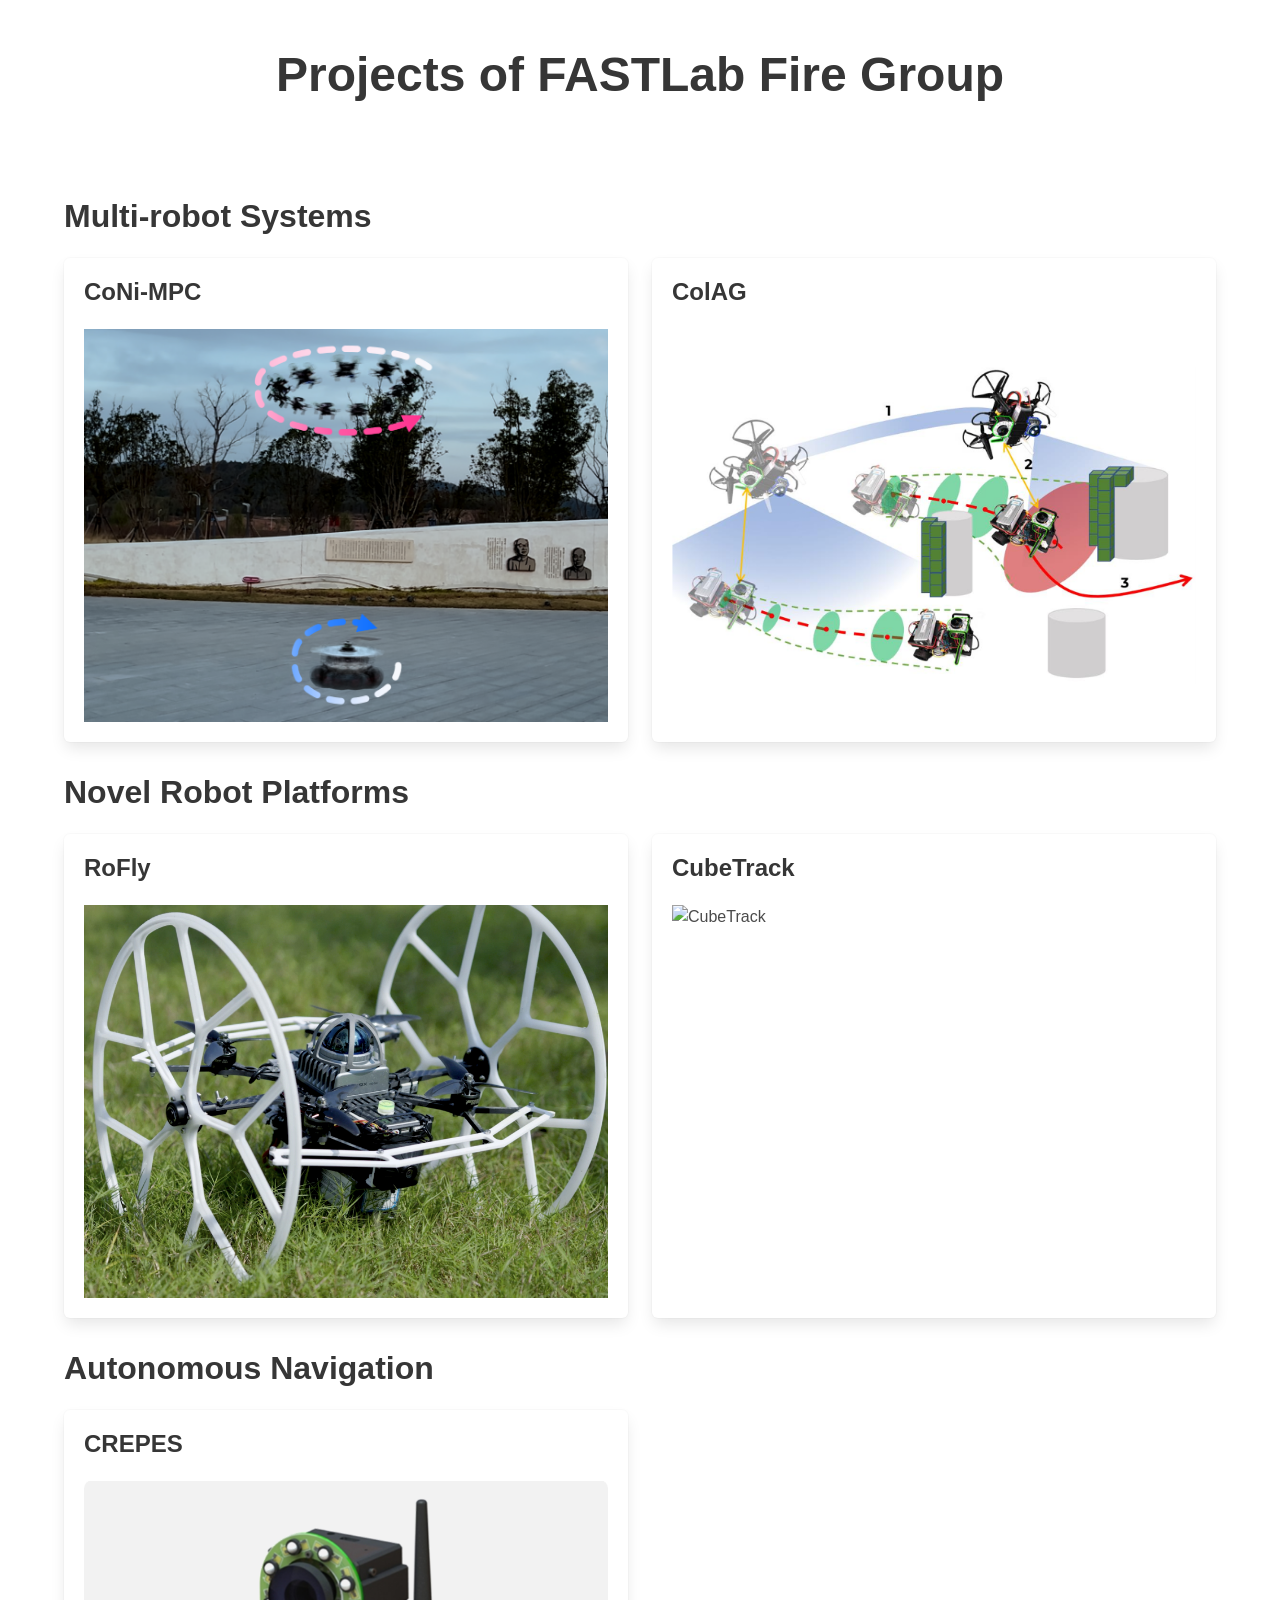
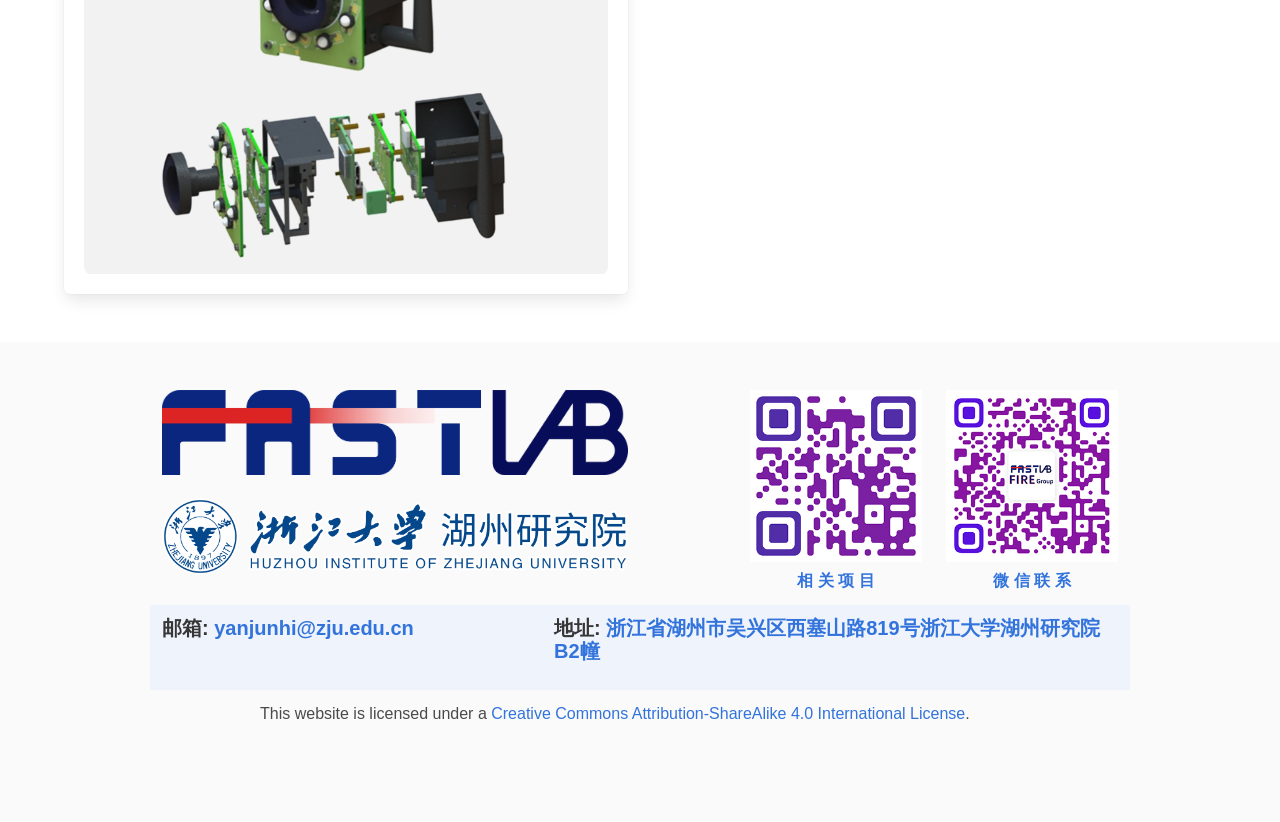
==== index.html @ 04857fd2 "first version update Signed-off-by: XinweiCC <381713245@qq.com>" ====
<!-- Template: https://github.com/nerfies/nerfies.github.io -->
<!-- Author: Xinwei Chen, contact: xinweichen@zju.edu.cn -->
<!-- Latest update time: 2024-07-23 10:19:06 -->
<!-- Way to find CSS using: view index.html in browser and press F12 -->

<!DOCTYPE html>
<html>
<!-- web head -->

<head>
  <meta charset="utf-8">
  <meta name="description" content="FastFire_Projects">
  <meta name="viewport" content="width=device-width, initial-scale=1">
  <title>FastFire_Projects</title>

  <!-- 安装Bulma框架 -->
  <link rel="stylesheet" href="./static/css/bulma.min.css">
  <!-- 自定义样式 -->
  <link rel="stylesheet" href="./static/css/index.css">
  <!-- Icon库 -->
  <link rel="stylesheet" href="https://cdn.jsdelivr.net/gh/jpswalsh/academicons@1/css/academicons.min.css">
  <script defer src="./static/js/fontawesome.all.min.js"></script>
</head>

<!--  web body  -->

<body>
  <section class="hero">
    <div class="hero-body">
      <div class="container is-max-desktop">
        <div class="columns is-centered">
          <div class="column has-text-centered">
            <h1 class="title is-1">Projects of FASTLab Fire Group</h1>
          </div>
        </div>
      </div>
    </div>
  </section>

  <main class="section">
    <div class="container">
      <!-- Multi-robot Systems -->
      <section class="category">
        <h2 class="title is-3">Multi-robot Systems</h2>
        <div class="columns is-multiline">
          <div class="column is-one-two">
            <a href="https://fast-fire.github.io/CoNi-MPC/">
              <div class="box">
                <h3 class="title is-4">CoNi-MPC</h3>
                <figure class="image is-4by3">
                  <img src="static/images/CoNi-MPC.png" alt="CoNi-MPC Image">
                </figure>
                <!-- <p>A novel solution for UAV control in cooperative multi-robot systems.</p> -->
              </div>
            </a>
          </div>
          <div class="column is-one-two">
            <a href="https://fast-fire.github.io/ColAG/">
              <div class="box">
                <h3 class="title is-4">ColAG</h3>
                <figure class="image is-4by3">
                  <img src="static/images/ColAG.png" alt="ColAG Image">
                </figure>
                <!-- <p>A novel framework to solve the problem of UGVs' blind navigation in an unknown crowded environment.</p> -->
              </div>
            </a>
          </div>
        </div>
      </section>

      <div class="spacer"></div>

      <!-- Novel Robot Platforms -->
      <section class="category">
        <h2 class="title is-3">Novel Robot Platforms</h2>
        <div class="columns is-multiline">
          <div class="column is-one-two">
            <a href="https://fast-fire.github.io/RoFly/">
              <div class="box">
                <h3 class="title is-4">RoFly</h3>
                <figure class="image is-4by3">
                  <img src="static/images/RoFly.png" alt="RoFly">
                </figure>
                <!-- <p>RoFly.</p> -->
              </div>
            </a>
          </div>
          <div class="column is-one-two">
            <a href="https://fast-fire.github.io/CubeTrack/">
              <div class="box">
                <h3 class="title is-4">CubeTrack</h3>
                <figure class="image is-4by3">
                  <img src="static/images/CubeTrack.png" alt="CubeTrack">
                </figure>
                <!-- <p>CubeTrack.</p> -->
              </div>
            </a>
          </div>
        </div>
      </section>

      <div class="spacer"></div>

      <!-- Autonomous Navigation -->
      <section class="category">
        <h2 class="title is-3">Autonomous Navigation</h2>
        <div class="columns is-multiline">
          <div class="column is-one-two">
            <a href="https://fast-fire.github.io/RoFly/">
              <div class="box">
                <h3 class="title is-4">CREPES</h3>
                <figure class="image is-4by3">
                  <img src="static/images/CREPES.png" alt="CREPES">
                </figure>
                <!-- <p>CREPES.</p> -->
              </div>
            </a>
          </div>
          <div class="column is-one-two">
            <!-- to be release -->
          </div>
        </div>
      </section>
    </div>
  </main>

  <!-- endfooter -->
  <footer class="footer">
    <div class="container">
      <!-- href links -->
      <div class="columns is-centered">
        <div class="column is-5 has-text-centered">
          <div class="content">
            <a rel="license" href="http://zju-fast.com">
              <img src="static/images/Fastlab.png" alt="">
            </a>
            <p></p>
            <a rel="license" href="http://hzi.zju.edu.cn/">
              <img src="static/images/Hizju.png" alt="">
            </a>
          </div>
        </div>
        <div class="column is-4 is-offset-1 has-text-centered">
          <div class="columns is-centered is-mobile">
            <div class="column">
              <div class="content">
                <a rel="license" href="http://pages.fast-fire.space">
                  <img src="static/images/qrcode_page.jpg" alt="">
                  <br>
                  <b>相 关 项 目</b>
                </a>
              </div>
            </div>
            <div class="column">
              <div class="content">
                <a rel="license" href="https://u.wechat.com/EFFxPvWiRRmMD9T_LvDgm0k">
                  <img src="static/images/qrcode_weixin.jpg" alt="">
                  <br>
                  <b>微 信 联 系</b>
                </a>
              </div>
            </div>
          </div>
        </div>
      </div>
      <!-- contact -->
      <div class="columns is-centered">
        <div class="column has-background-link-light is-4">
          <div class="content">
            <h4>
              邮箱:
              <a rel="license" href="mailto:yanjunhi@zju.edu.cn">
                yanjunhi@zju.edu.cn
              </a>
            </h4>
          </div>
        </div>
        <div class="column has-background-link-light is-6">
          <div class="content">
            <h4>
              地址:
              <a rel="license" href="https://ditu.amap.com/place/B0G257WTA3">
                浙江省湖州市吴兴区西塞山路819号浙江大学湖州研究院B2幢
              </a>
            </h4>
          </div>
        </div>
      </div>
      <!-- license -->
      <div class="columns is-centered">
        <div class="column is-8">
          <div class="content">
            <p>
              This website is licensed under a <a rel="license"
                href="http://creativecommons.org/licenses/by-sa/4.0/">Creative
                Commons Attribution-ShareAlike 4.0 International License</a>.
            </p>
          </div>
        </div>
      </div>
    </div>

  </footer>
  <!--/ endfooter -->

</body>

</html>
---- static/css/index.css ----
body {
  font-family: 'Noto Sans', sans-serif;
}


.footer .icon-link {
    font-size: 25px;
    color: #000;
}

.link-block a {
    margin-top: 5px;
    margin-bottom: 5px;
}

.dnerf {
  font-variant: small-caps;
}


.teaser .hero-body {
  padding-top: 0;
  padding-bottom: 3rem;
}

.teaser {
  font-family: 'Google Sans', sans-serif;
}


.publication-title {
}

.publication-banner {
  max-height: parent;

}

.publication-banner video {
  position: relative;
  left: auto;
  top: auto;
  transform: none;
  object-fit: fit;
}

.publication-header .hero-body {
}

.publication-title {
    font-family: 'Google Sans', sans-serif;
}

.publication-authors {
    font-family: 'Google Sans', sans-serif;
}

.publication-venue {
    color: #555;
    width: fit-content;
    font-weight: bold;
}

.publication-awards {
    color: #ff3860;
    width: fit-content;
    font-weight: bolder;
}


.publication-authors a {
   color: hsl(204, 86%, 53%) !important;
}

.publication-authors a:hover {
    text-decoration: underline;
}

.author-block {
  display: inline-block;
}

.publication-banner img {
}

.publication-video {
    position: relative;
    width: 100%;
    height: 0;
    padding-bottom: 56.25%;

    overflow: hidden;
    border-radius: 10px !important;
}

.publication-video iframe {
    position: absolute;
    top: 0;
    left: 0;
    width: 100%;
    height: 100%;
}

.publication-body img {
}

.results-carousel {
  overflow: hidden;
}

.results-carousel .item {
  margin: 5px;
  overflow: hidden;
  border: 1px solid #bbb;
  border-radius: 10px;
  padding: 0;
  font-size: 0;
}

.results-carousel video {
  margin: 0;
}


.interpolation-panel {
  background: #f5f5f5;
  border-radius: 10px;
}

.interpolation-panel .interpolation-image {
  width: 100%;
  border-radius: 5px;
}

.interpolation-video-column {
}

.interpolation-panel .slider {
  margin: 0 !important;
}

.interpolation-panel .slider {
  margin: 0 !important;
}

#interpolation-image-wrapper {
  width: 100%;
}
#interpolation-image-wrapper img {
  border-radius: 5px;
}

.spacer {
  height: 2rem;
}
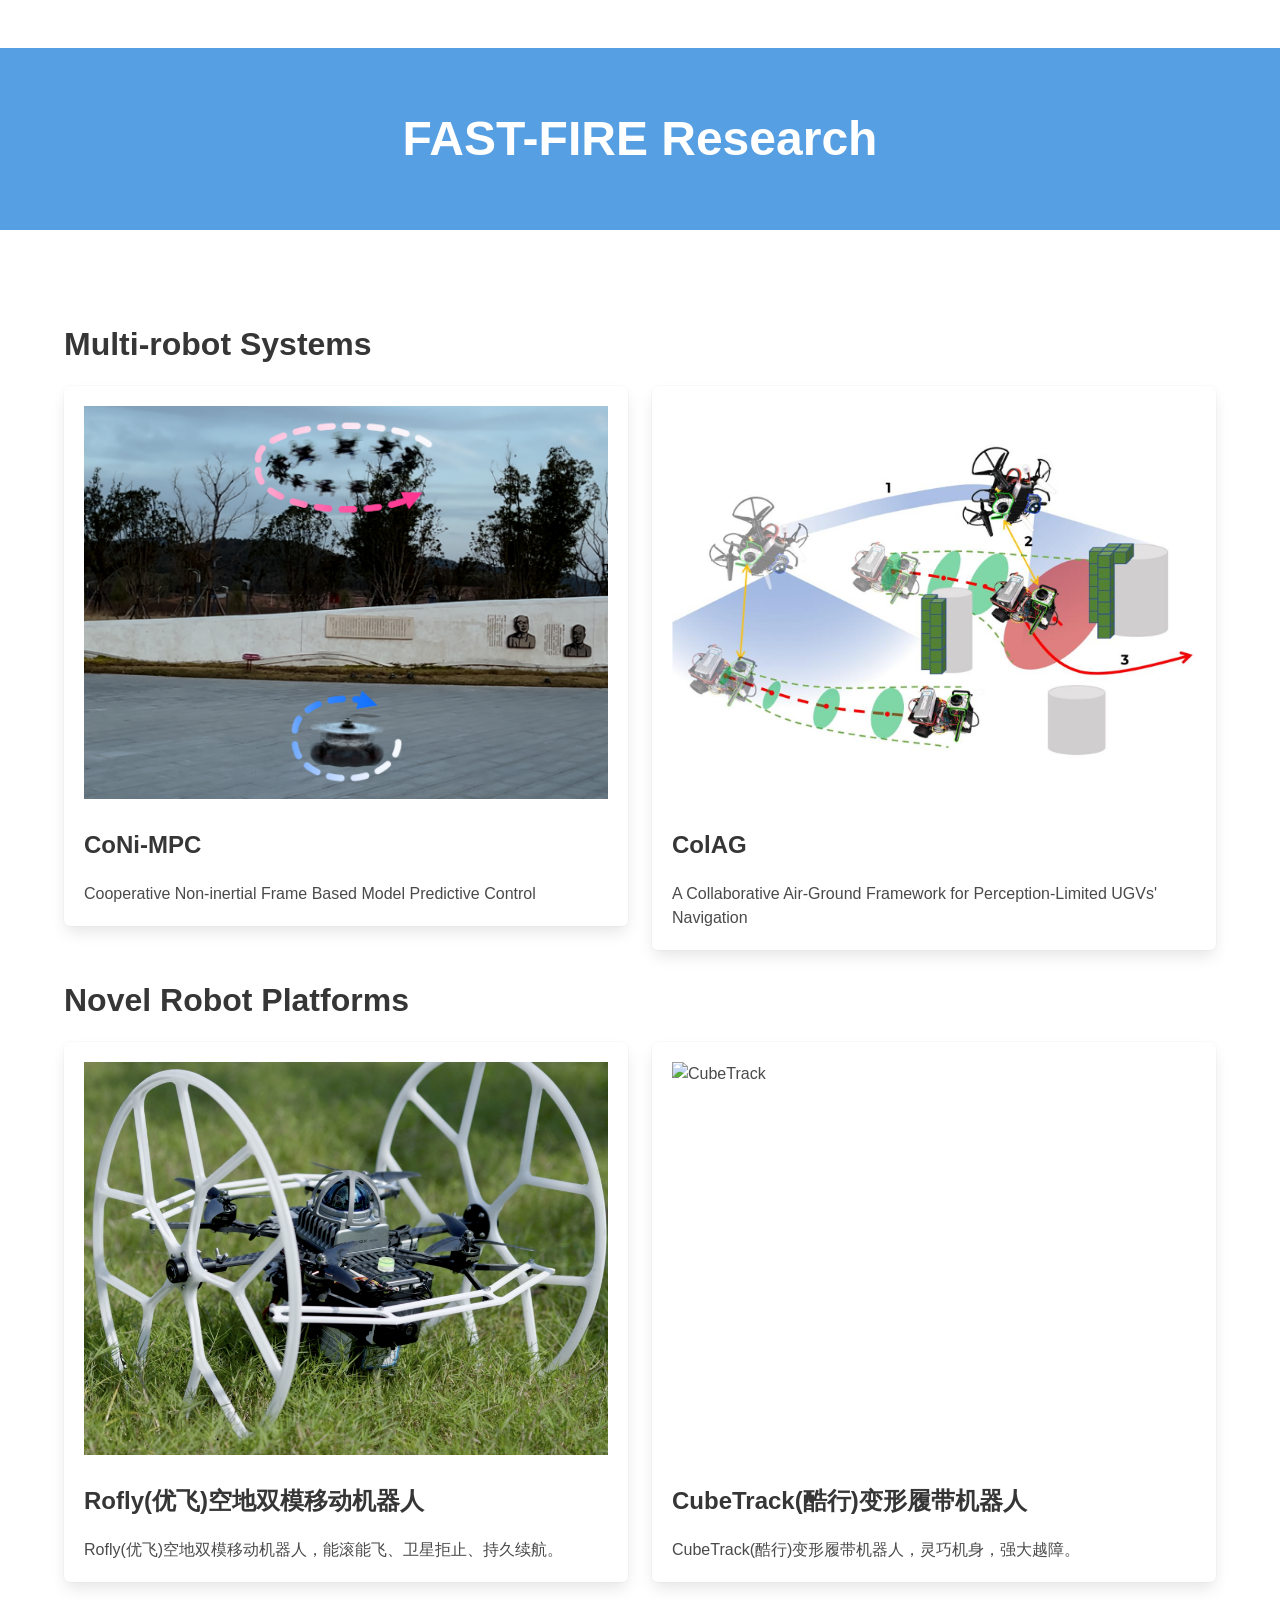
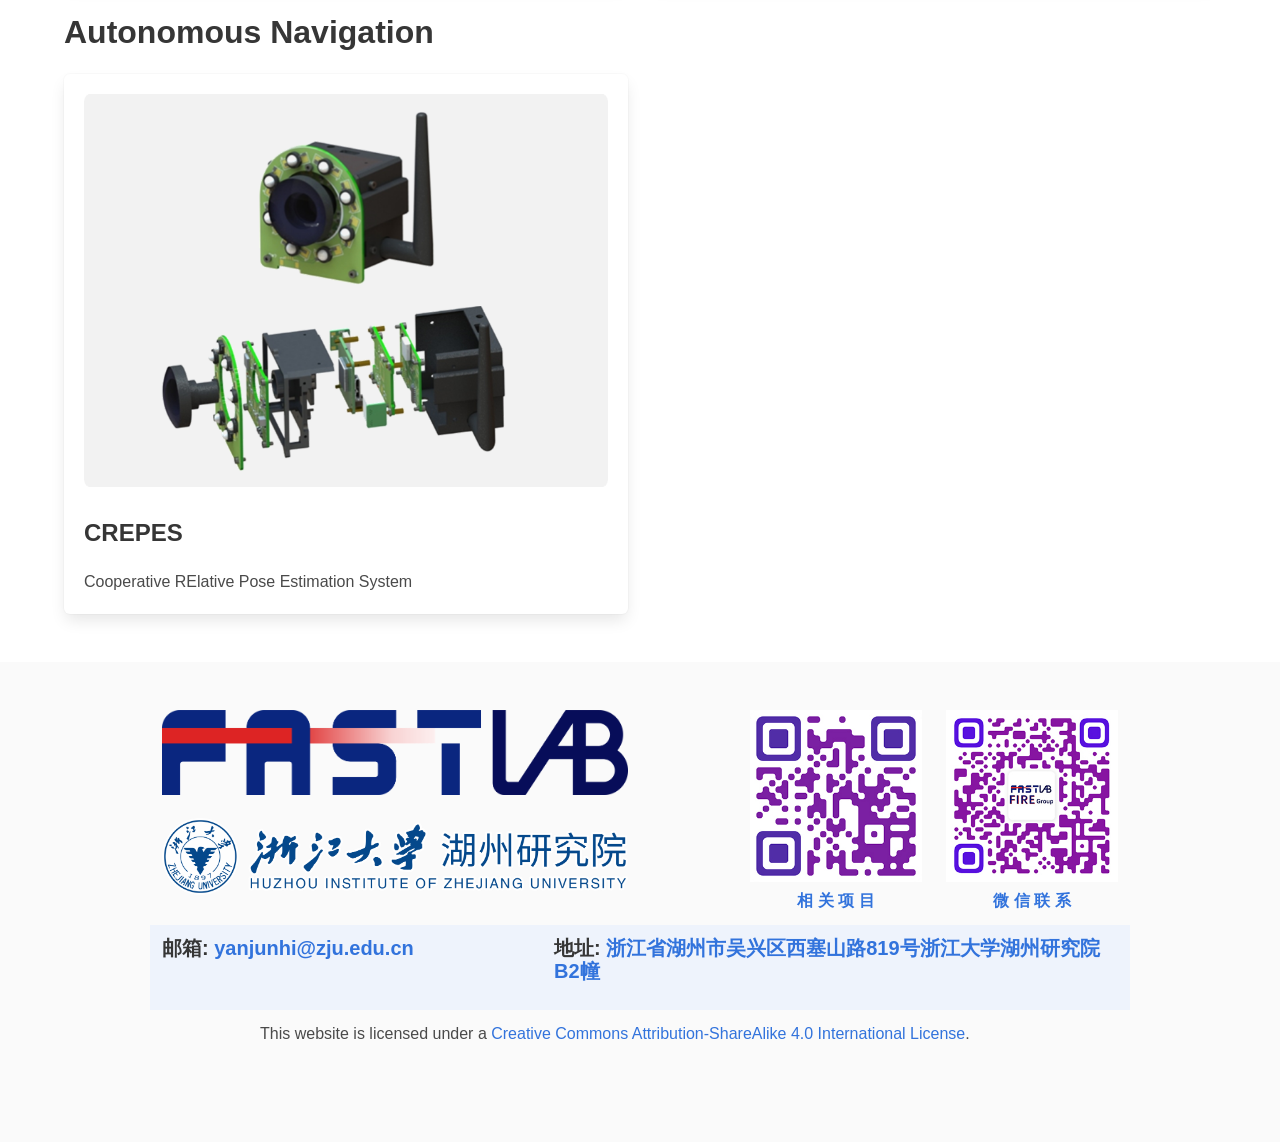
==== commit aa8a623d: "add project describe Signed-off-by: XinweiCC <381713245@qq.com>" ====
--- a/index.html
+++ b/index.html
@@ -30,7 +30,7 @@
       <div class="container is-max-desktop">
         <div class="columns is-centered">
           <div class="column has-text-centered">
-            <h1 class="title is-1">Projects of FASTLab Fire Group</h1>
+            <h1 class="title is-1 main-title">FAST-FIRE Research</h1>
           </div>
         </div>
       </div>
@@ -44,24 +44,26 @@
         <h2 class="title is-3">Multi-robot Systems</h2>
         <div class="columns is-multiline">
           <div class="column is-one-two">
-            <a href="https://fast-fire.github.io/CoNi-MPC/">
-              <div class="box">
+            <a rel="license" href="https://fast-fire.github.io/CoNi-MPC/">
+              <div class="box">
+                <figure class="image is-4by3">
+                  <img src="static/images/CoNi-MPC.png" alt="CoNi-MPC Image">
+                </figure>
+                <div class="spacer"></div>
                 <h3 class="title is-4">CoNi-MPC</h3>
-                <figure class="image is-4by3">
-                  <img src="static/images/CoNi-MPC.png" alt="CoNi-MPC Image">
-                </figure>
-                <!-- <p>A novel solution for UAV control in cooperative multi-robot systems.</p> -->
-              </div>
-            </a>
-          </div>
-          <div class="column is-one-two">
-            <a href="https://fast-fire.github.io/ColAG/">
-              <div class="box">
+                <p>Cooperative Non-inertial Frame Based Model Predictive Control</p>
+              </div>
+            </a>
+          </div>
+          <div class="column is-one-two">
+            <a rel="license" href="https://fast-fire.github.io/ColAG/">
+              <div class="box">
+                <figure class="image is-4by3">
+                  <img src="static/images/ColAG.png" alt="ColAG Image">
+                </figure>
+                <div class="spacer"></div>
                 <h3 class="title is-4">ColAG</h3>
-                <figure class="image is-4by3">
-                  <img src="static/images/ColAG.png" alt="ColAG Image">
-                </figure>
-                <!-- <p>A novel framework to solve the problem of UGVs' blind navigation in an unknown crowded environment.</p> -->
+                <p>A Collaborative Air-Ground Framework for Perception-Limited UGVs' Navigation</p>
               </div>
             </a>
           </div>
@@ -75,24 +77,26 @@
         <h2 class="title is-3">Novel Robot Platforms</h2>
         <div class="columns is-multiline">
           <div class="column is-one-two">
-            <a href="https://fast-fire.github.io/RoFly/">
-              <div class="box">
-                <h3 class="title is-4">RoFly</h3>
+            <a rel="license" href="https://fast-fire.github.io/RoFly/">
+              <div class="box">
                 <figure class="image is-4by3">
                   <img src="static/images/RoFly.png" alt="RoFly">
                 </figure>
-                <!-- <p>RoFly.</p> -->
-              </div>
-            </a>
-          </div>
-          <div class="column is-one-two">
-            <a href="https://fast-fire.github.io/CubeTrack/">
-              <div class="box">
-                <h3 class="title is-4">CubeTrack</h3>
+                <div class="spacer"></div>
+                <h3 class="title is-4">Rofly(优飞)空地双模移动机器人</h3>
+                <p>Rofly(优飞)空地双模移动机器人，能滚能飞、卫星拒止、持久续航。</p>
+              </div>
+            </a>
+          </div>
+          <div class="column is-one-two">
+            <a rel="license" href="https://fast-fire.github.io/CubeTrack/">
+              <div class="box">
                 <figure class="image is-4by3">
                   <img src="static/images/CubeTrack.png" alt="CubeTrack">
                 </figure>
-                <!-- <p>CubeTrack.</p> -->
+                <div class="spacer"></div>
+                <h3 class="title is-4">CubeTrack(酷行)变形履带机器人</h3>
+                <p>CubeTrack(酷行)变形履带机器人，灵巧机身，强大越障。</p>
               </div>
             </a>
           </div>
@@ -106,13 +110,14 @@
         <h2 class="title is-3">Autonomous Navigation</h2>
         <div class="columns is-multiline">
           <div class="column is-one-two">
-            <a href="https://fast-fire.github.io/RoFly/">
-              <div class="box">
+            <a rel="license" href="https://fast-fire.github.io/CREPES/">
+              <div class="box">
+                <figure class="image is-4by3">
+                  <img src="static/images/CREPES.png" alt="CREPES">
+                </figure>
+                <div class="spacer"></div>
                 <h3 class="title is-4">CREPES</h3>
-                <figure class="image is-4by3">
-                  <img src="static/images/CREPES.png" alt="CREPES">
-                </figure>
-                <!-- <p>CREPES.</p> -->
+                <p>Cooperative RElative Pose Estimation System</p>
               </div>
             </a>
           </div>
--- a/static/css/index.css
+++ b/static/css/index.css
@@ -150,6 +150,18 @@
   border-radius: 5px;
 }
 
+/* Add by xinweicc */
 .spacer {
   height: 2rem;
+}
+
+.main-title {
+  background-color: #569fe2;
+  color: white;
+  padding: 4rem;
+  width: 140%;
+  margin-left: calc(-20%);
+  border-radius: 0.25rem;
+  text-align: center;
+  box-sizing: border-box;
 }
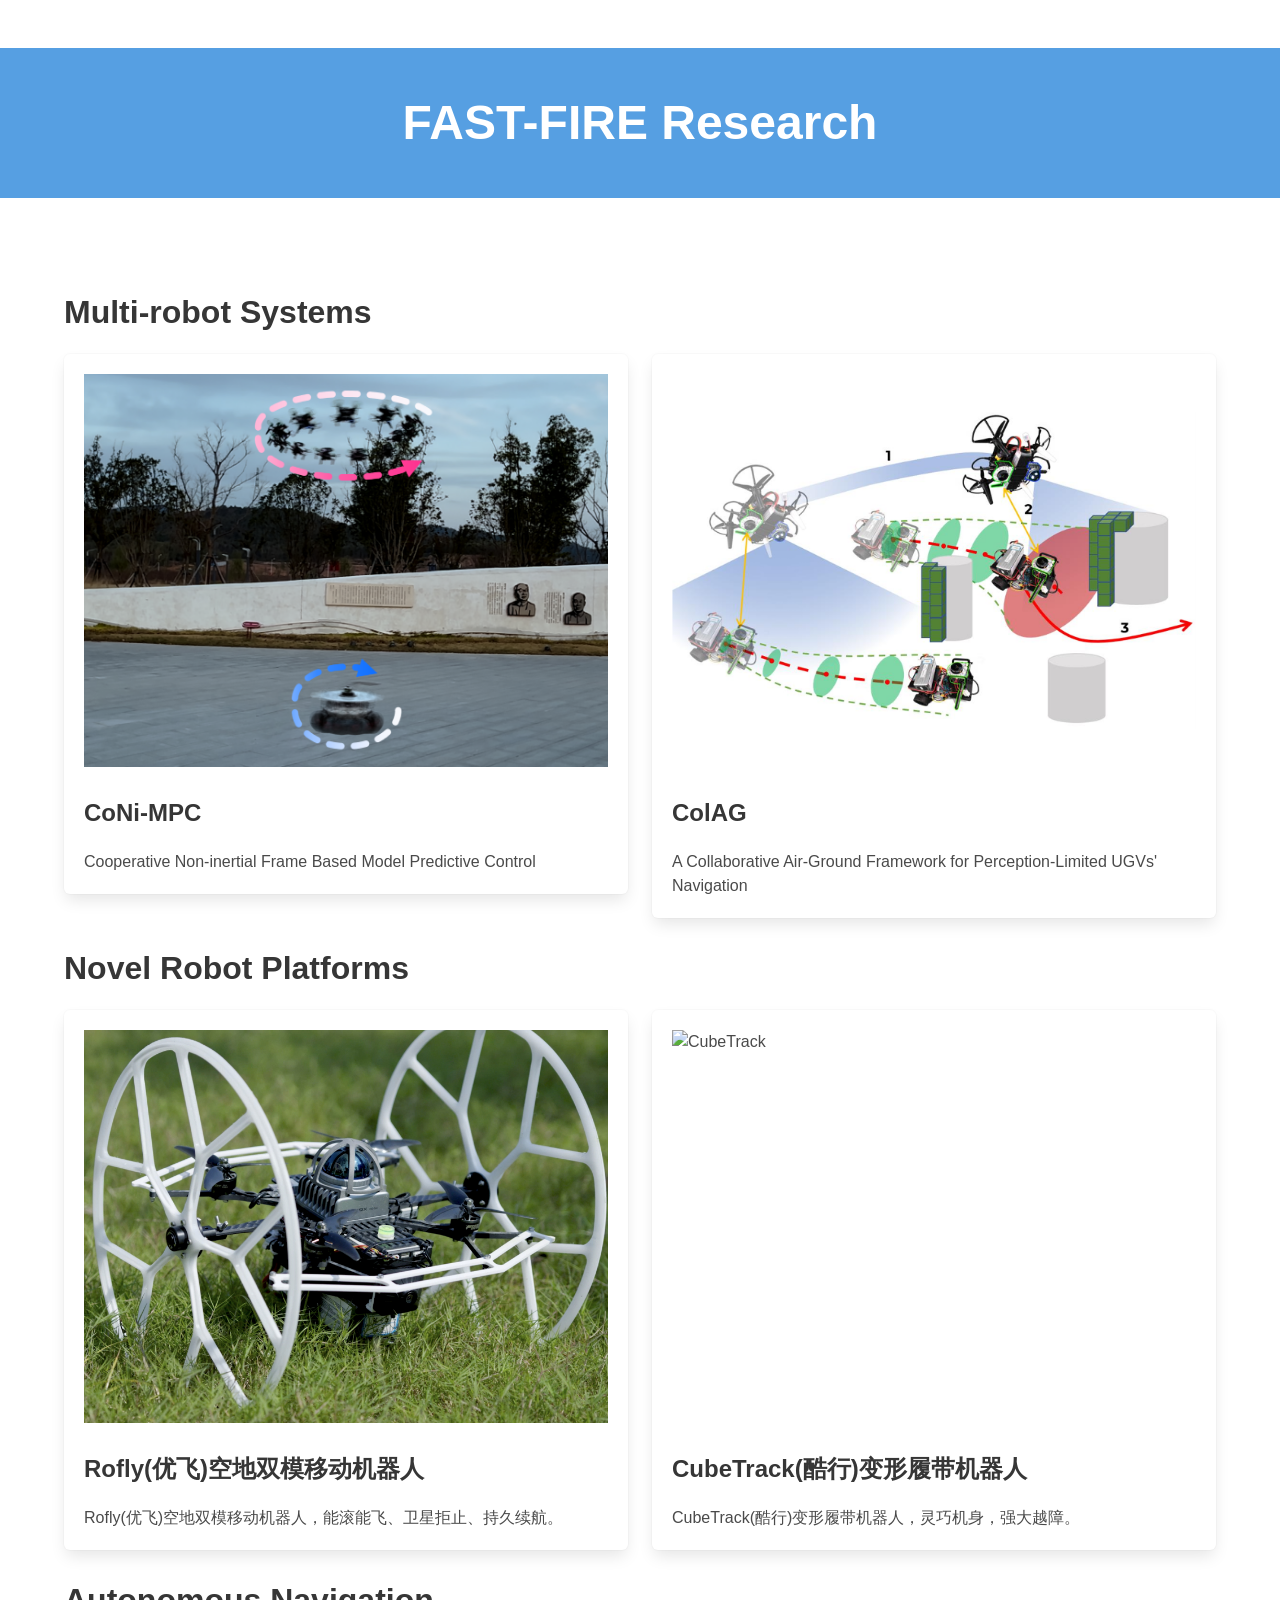
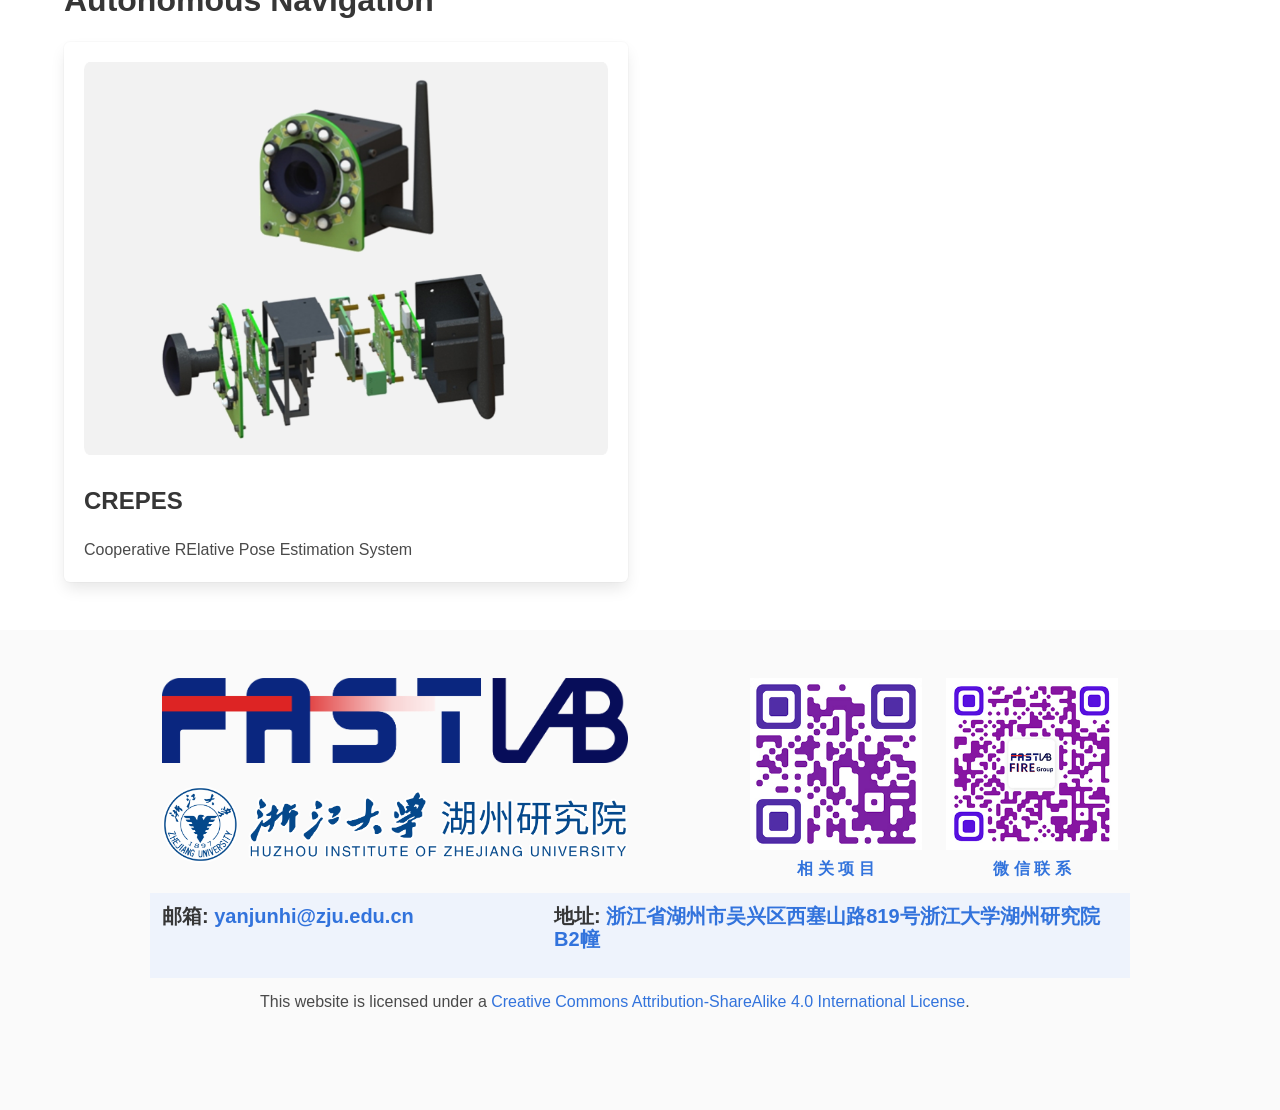
==== commit 38983962: "modify title Signed-off-by: XinweiCC <381713245@qq.com>" ====
--- a/index.html
+++ b/index.html
@@ -9,9 +9,9 @@
 
 <head>
   <meta charset="utf-8">
-  <meta name="description" content="FastFire_Projects">
+  <meta name="description" content="FAST-FIRE Research">
   <meta name="viewport" content="width=device-width, initial-scale=1">
-  <title>FastFire_Projects</title>
+  <title>FAST-FIRE Research</title>
 
   <!-- 安装Bulma框架 -->
   <link rel="stylesheet" href="./static/css/bulma.min.css">
--- a/static/css/index.css
+++ b/static/css/index.css
@@ -158,7 +158,7 @@
 .main-title {
   background-color: #569fe2;
   color: white;
-  padding: 4rem;
+  padding: 3rem;
   width: 140%;
   margin-left: calc(-20%);
   border-radius: 0.25rem;
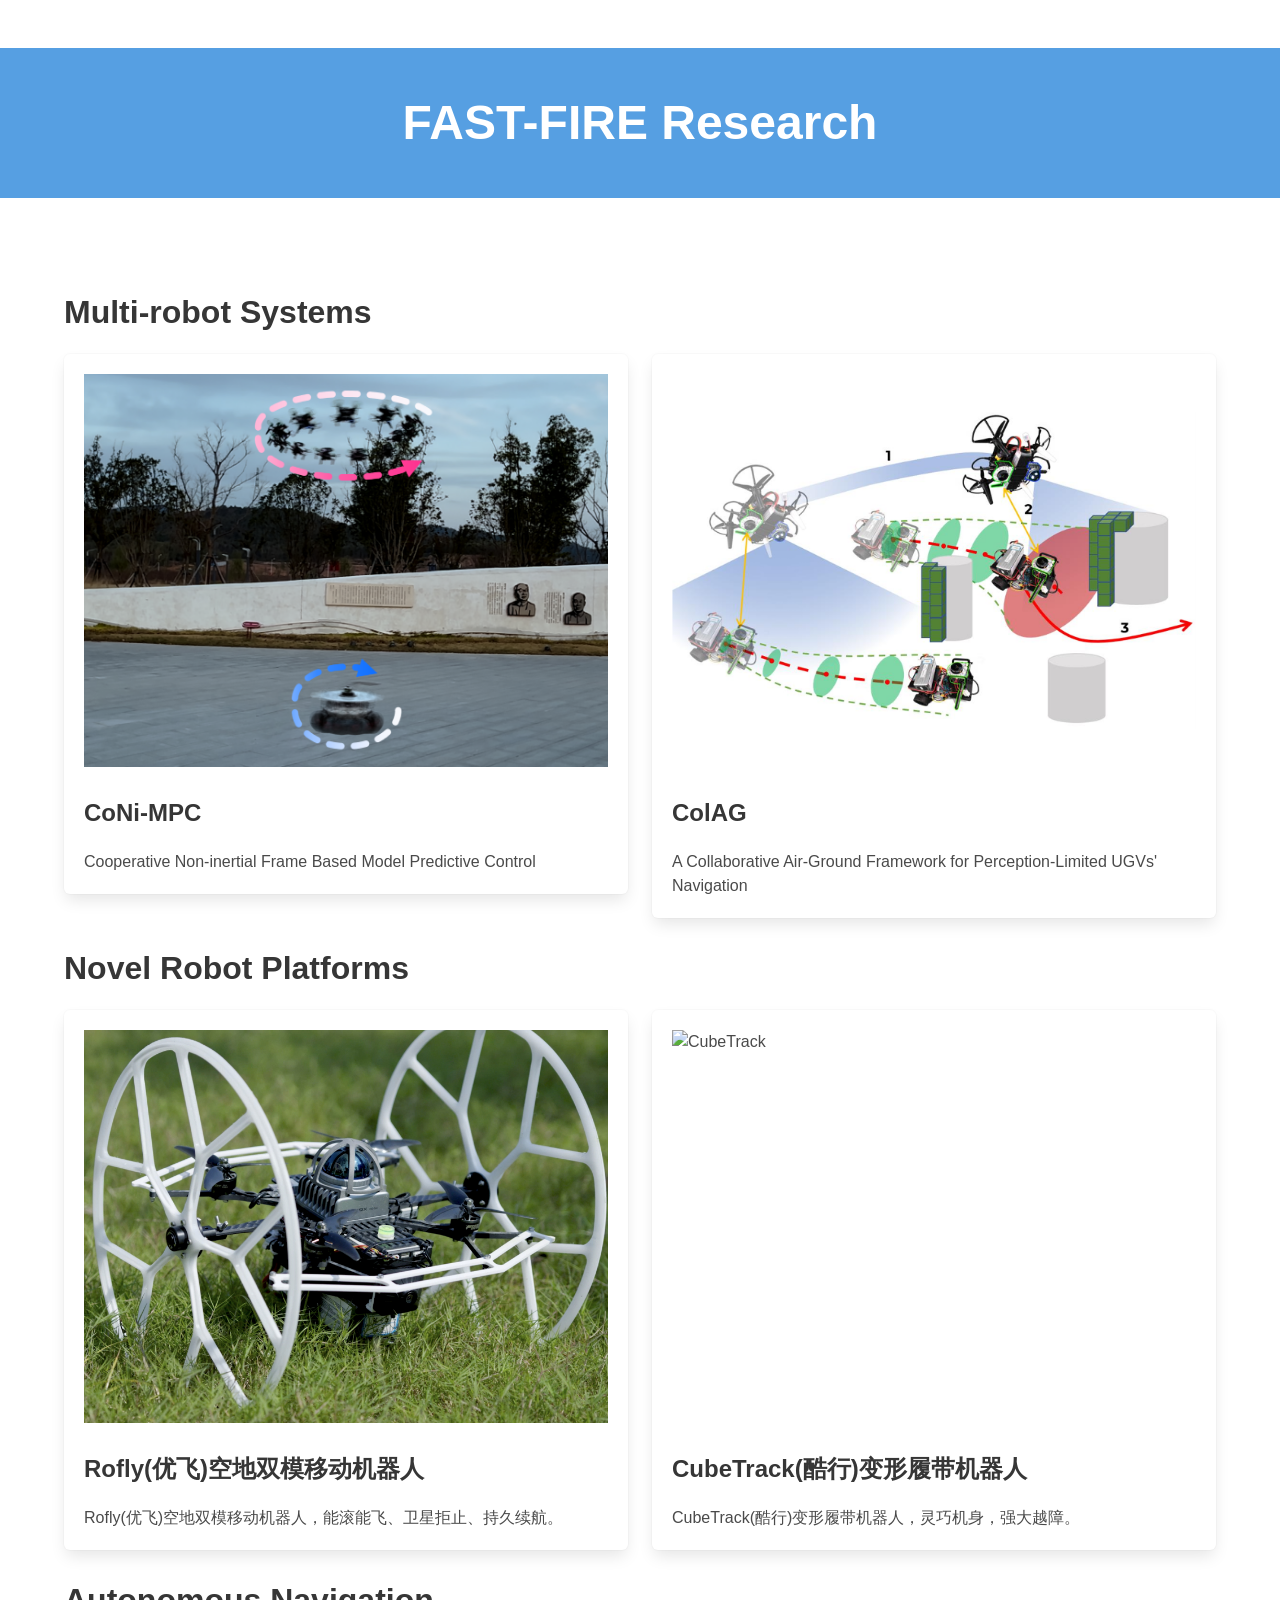
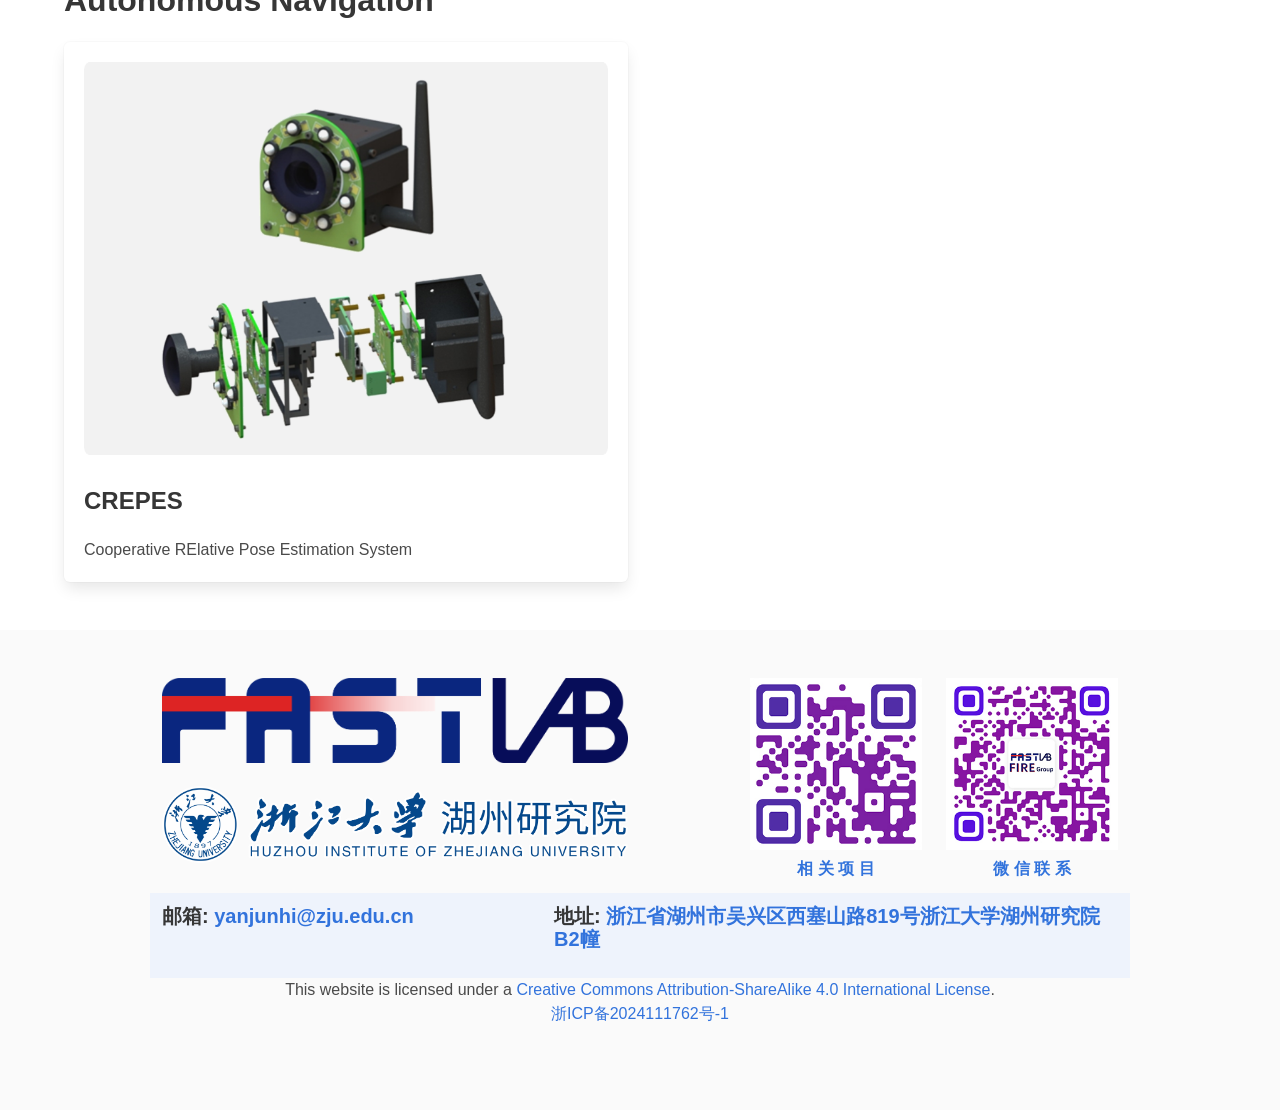
==== commit 485aacea: "update icp Signed-off-by: XinweiCC <381713245@qq.com>" ====
--- a/index.html
+++ b/index.html
@@ -44,7 +44,7 @@
         <h2 class="title is-3">Multi-robot Systems</h2>
         <div class="columns is-multiline">
           <div class="column is-one-two">
-            <a rel="license" href="https://fast-fire.github.io/CoNi-MPC/">
+            <a rel="license" href="http://pages.fast-fire.space/CoNi-MPC/">
               <div class="box">
                 <figure class="image is-4by3">
                   <img src="static/images/CoNi-MPC.png" alt="CoNi-MPC Image">
@@ -56,7 +56,7 @@
             </a>
           </div>
           <div class="column is-one-two">
-            <a rel="license" href="https://fast-fire.github.io/ColAG/">
+            <a rel="license" href="http://pages.fast-fire.space/ColAG/">
               <div class="box">
                 <figure class="image is-4by3">
                   <img src="static/images/ColAG.png" alt="ColAG Image">
@@ -77,7 +77,7 @@
         <h2 class="title is-3">Novel Robot Platforms</h2>
         <div class="columns is-multiline">
           <div class="column is-one-two">
-            <a rel="license" href="https://fast-fire.github.io/RoFly/">
+            <a rel="license" href="http://pages.fast-fire.space/RoFly/">
               <div class="box">
                 <figure class="image is-4by3">
                   <img src="static/images/RoFly.png" alt="RoFly">
@@ -89,7 +89,7 @@
             </a>
           </div>
           <div class="column is-one-two">
-            <a rel="license" href="https://fast-fire.github.io/CubeTrack/">
+            <a rel="license" href="http://pages.fast-fire.space/CubeTrack/">
               <div class="box">
                 <figure class="image is-4by3">
                   <img src="static/images/CubeTrack.png" alt="CubeTrack">
@@ -110,7 +110,7 @@
         <h2 class="title is-3">Autonomous Navigation</h2>
         <div class="columns is-multiline">
           <div class="column is-one-two">
-            <a rel="license" href="https://fast-fire.github.io/CREPES/">
+            <a rel="license" href="http://pages.fast-fire.space/CREPES/">
               <div class="box">
                 <figure class="image is-4by3">
                   <img src="static/images/CREPES.png" alt="CREPES">
@@ -193,7 +193,6 @@
       </div>
       <!-- license -->
       <div class="columns is-centered">
-        <div class="column is-8">
           <div class="content">
             <p>
               This website is licensed under a <a rel="license"
@@ -201,10 +200,16 @@
                 Commons Attribution-ShareAlike 4.0 International License</a>.
             </p>
           </div>
-        </div>
+      </div>
+      <!-- ICP -->
+      <div class="columns is-centered">
+          <div class="content">
+            <p>
+              <a rel="license" href="https://beian.miit.gov.cn/">浙ICP备2024111762号-1</a>
+            </p>
+          </div>
       </div>
     </div>
-
   </footer>
   <!--/ endfooter -->
 
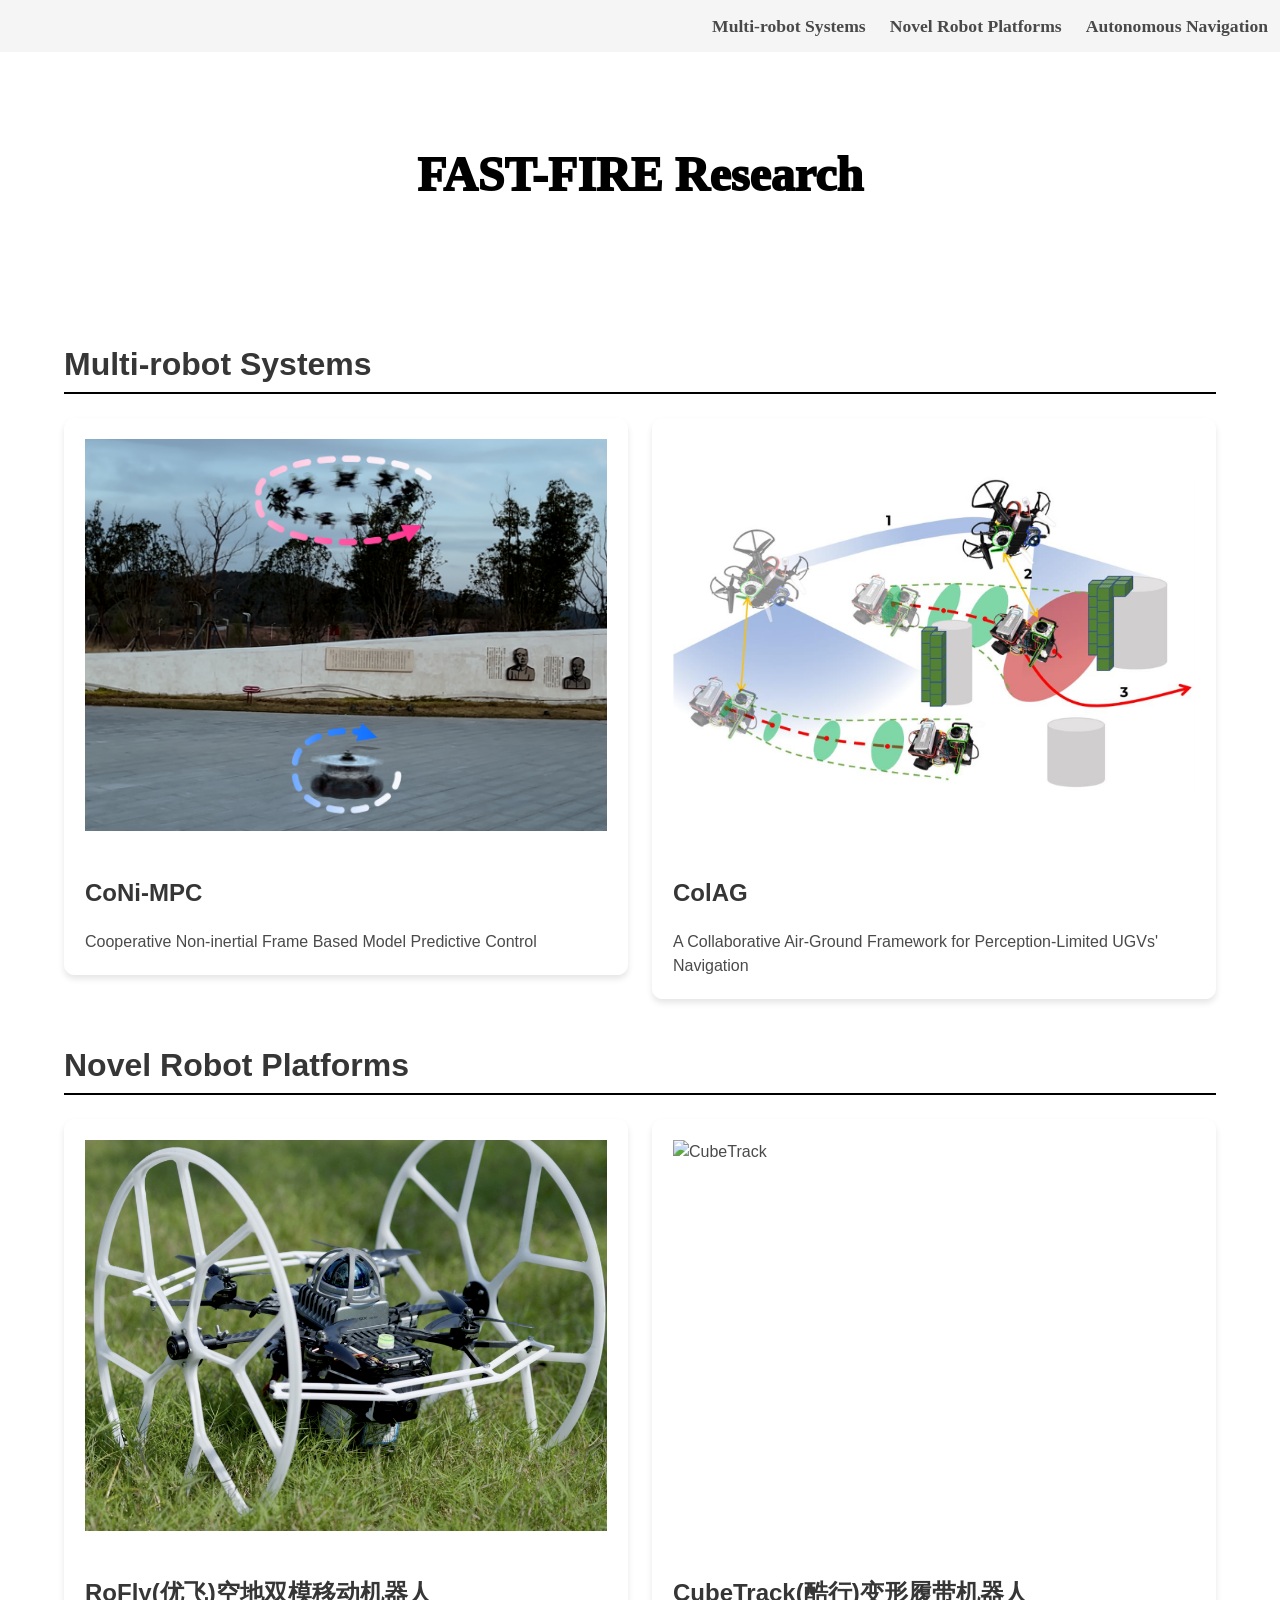
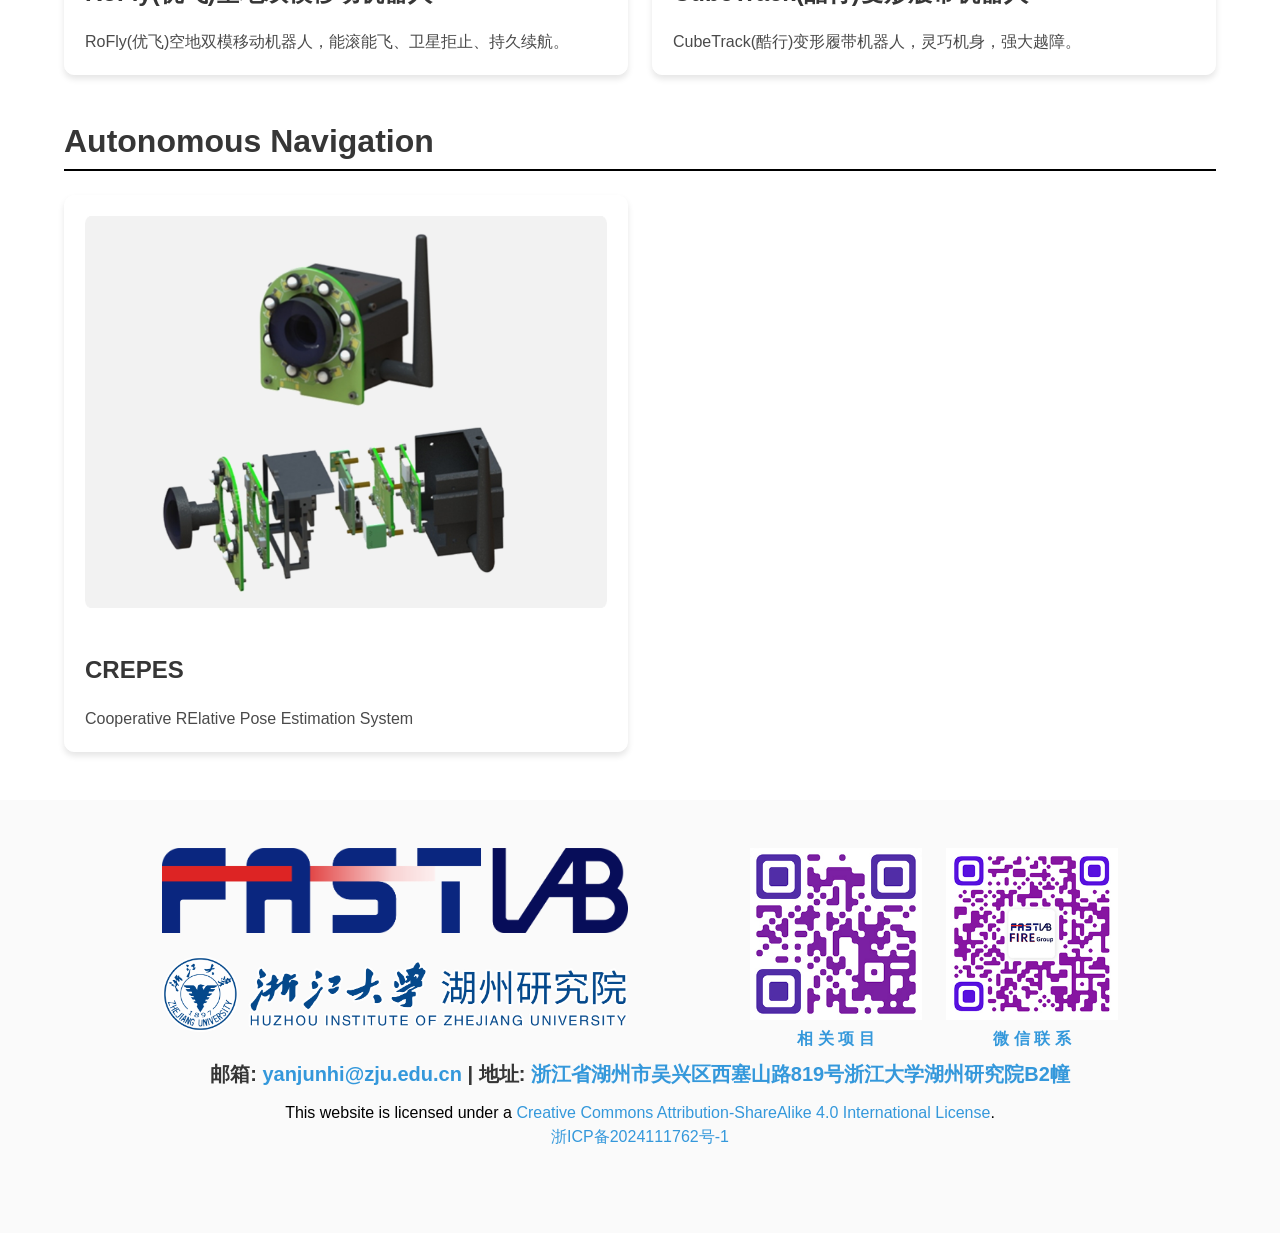
==== commit ce8780d4: "modify title Signed-off-by: XinweiCC <381713245@qq.com>" ====
--- a/index.html
+++ b/index.html
@@ -1,11 +1,5 @@
-<!-- Template: https://github.com/nerfies/nerfies.github.io -->
-<!-- Author: Xinwei Chen, contact: xinweichen@zju.edu.cn -->
-<!-- Latest update time: 2024-07-23 10:19:06 -->
-<!-- Way to find CSS using: view index.html in browser and press F12 -->
-
 <!DOCTYPE html>
 <html>
-<!-- web head -->
 
 <head>
   <meta charset="utf-8">
@@ -20,11 +14,28 @@
   <!-- Icon库 -->
   <link rel="stylesheet" href="https://cdn.jsdelivr.net/gh/jpswalsh/academicons@1/css/academicons.min.css">
   <script defer src="./static/js/fontawesome.all.min.js"></script>
+  <!-- 动画效果 -->
+  <link rel="stylesheet" href="https://cdnjs.cloudflare.com/ajax/libs/animate.css/4.1.1/animate.min.css">
 </head>
 
-<!--  web body  -->
-
 <body>
+  <nav class="navbar is-light" role="navigation" aria-label="main navigation">
+
+    <div class="navbar-end">
+      <div class="navbar-start">
+        <a class="navbar-item" href="#multi-robot">
+          <b>Multi-robot Systems</b>
+        </a>
+        <a class="navbar-item" href="#novel-platforms">
+          <b>Novel Robot Platforms</b>
+        </a>
+        <a class="navbar-item" href="#autonomous-navigation">
+          <b>Autonomous Navigation</b>
+        </a>
+      </div>
+    </div>
+  </nav>
+
   <section class="hero">
     <div class="hero-body">
       <div class="container is-max-desktop">
@@ -40,7 +51,7 @@
   <main class="section">
     <div class="container">
       <!-- Multi-robot Systems -->
-      <section class="category">
+      <section class="category animate__animated animate__fadeIn" id="multi-robot">
         <h2 class="title is-3">Multi-robot Systems</h2>
         <div class="columns is-multiline">
           <div class="column is-one-two">
@@ -73,7 +84,7 @@
       <div class="spacer"></div>
 
       <!-- Novel Robot Platforms -->
-      <section class="category">
+      <section class="category animate__animated animate__fadeIn" id="novel-platforms">
         <h2 class="title is-3">Novel Robot Platforms</h2>
         <div class="columns is-multiline">
           <div class="column is-one-two">
@@ -83,8 +94,8 @@
                   <img src="static/images/RoFly.png" alt="RoFly">
                 </figure>
                 <div class="spacer"></div>
-                <h3 class="title is-4">Rofly(优飞)空地双模移动机器人</h3>
-                <p>Rofly(优飞)空地双模移动机器人，能滚能飞、卫星拒止、持久续航。</p>
+                <h3 class="title is-4">RoFly(优飞)空地双模移动机器人</h3>
+                <p>RoFly(优飞)空地双模移动机器人，能滚能飞、卫星拒止、持久续航。</p>
               </div>
             </a>
           </div>
@@ -106,7 +117,7 @@
       <div class="spacer"></div>
 
       <!-- Autonomous Navigation -->
-      <section class="category">
+      <section class="category animate__animated animate__fadeIn" id="autonomous-navigation">
         <h2 class="title is-3">Autonomous Navigation</h2>
         <div class="columns is-multiline">
           <div class="column is-one-two">
@@ -122,7 +133,7 @@
             </a>
           </div>
           <div class="column is-one-two">
-            <!-- to be release -->
+            <!-- to be released -->
           </div>
         </div>
       </section>
@@ -170,49 +181,40 @@
       </div>
       <!-- contact -->
       <div class="columns is-centered">
-        <div class="column has-background-link-light is-4">
-          <div class="content">
-            <h4>
-              邮箱:
-              <a rel="license" href="mailto:yanjunhi@zju.edu.cn">
-                yanjunhi@zju.edu.cn
-              </a>
-            </h4>
-          </div>
-        </div>
-        <div class="column has-background-link-light is-6">
-          <div class="content">
-            <h4>
-              地址:
-              <a rel="license" href="https://ditu.amap.com/place/B0G257WTA3">
-                浙江省湖州市吴兴区西塞山路819号浙江大学湖州研究院B2幢
-              </a>
-            </h4>
-          </div>
+        <div class="contact-info">
+            <div class="content">
+              <h4>
+                邮箱:
+                <a rel="license" href="mailto:yanjunhi@zju.edu.cn">
+                  yanjunhi@zju.edu.cn</a> |
+                地址:
+                <a rel="license" href="https://ditu.amap.com/place/B0G257WTA3">
+                  浙江省湖州市吴兴区西塞山路819号浙江大学湖州研究院B2幢</a>
+              </h4>
+            </div>
         </div>
       </div>
       <!-- license -->
       <div class="columns is-centered">
-          <div class="content">
-            <p>
-              This website is licensed under a <a rel="license"
-                href="http://creativecommons.org/licenses/by-sa/4.0/">Creative
-                Commons Attribution-ShareAlike 4.0 International License</a>.
-            </p>
-          </div>
+        <div class="content">
+          <p>
+            This website is licensed under a <a rel="license"
+              href="http://creativecommons.org/licenses/by-sa/4.0/">Creative
+              Commons Attribution-ShareAlike 4.0 International License</a>.
+          </p>
+        </div>
       </div>
       <!-- ICP -->
       <div class="columns is-centered">
-          <div class="content">
-            <p>
-              <a rel="license" href="https://beian.miit.gov.cn/">浙ICP备2024111762号-1</a>
-            </p>
-          </div>
+        <div class="content">
+          <p>
+            <a rel="license" href="https://beian.miit.gov.cn/">浙ICP备2024111762号-1</a>
+          </p>
+        </div>
       </div>
     </div>
   </footer>
   <!--/ endfooter -->
-
 </body>
 
 </html>
--- a/static/css/index.css
+++ b/static/css/index.css
@@ -1,8 +1,3 @@
-body {
-  font-family: 'Noto Sans', sans-serif;
-}
-
-
 .footer .icon-link {
     font-size: 25px;
     color: #000;
@@ -152,16 +147,55 @@
 
 /* Add by xinweicc */
 .spacer {
-  height: 2rem;
+  height: 3rem;
+}
+
+body {
+  background: linear-gradient(to right, #ffffff, #ffffff);
+  font-family: 'Helvetica Neue', Helvetica, Arial, sans-serif;
 }
 
 .main-title {
-  background-color: #569fe2;
-  color: white;
+  width: 140%;
   padding: 3rem;
-  width: 140%;
+  color: #000000;
+  font-weight: 1000;
   margin-left: calc(-20%);
-  border-radius: 0.25rem;
-  text-align: center;
-  box-sizing: border-box;
+  font-family: 'Times New Roman', serif;
+  /* background-color: #69acea; */
+}
+
+.box {
+  background: #ffffff;
+  border: 1px solid #ffffff;
+  border-radius: 10px;
+  box-shadow: 0 4px 6px rgba(0, 0, 0, 0.1);
+  transition: transform 0.2s;
+}
+
+.box:hover {
+  transform: translateY(-5px);
+}
+
+.category h2 {
+  border-bottom: 2px solid #000000;
+  padding-bottom: 10px;
+}
+
+footer {
+  background: #ffffff;
+  color: #000000;
+}
+
+footer a {
+  color: #3498db;
+}
+
+.navbar-end {
+  margin-left: auto;
+}
+
+.navbar-item {
+  font-family: 'Times New Roman', serif;
+  font-size: 1.1em;
 }
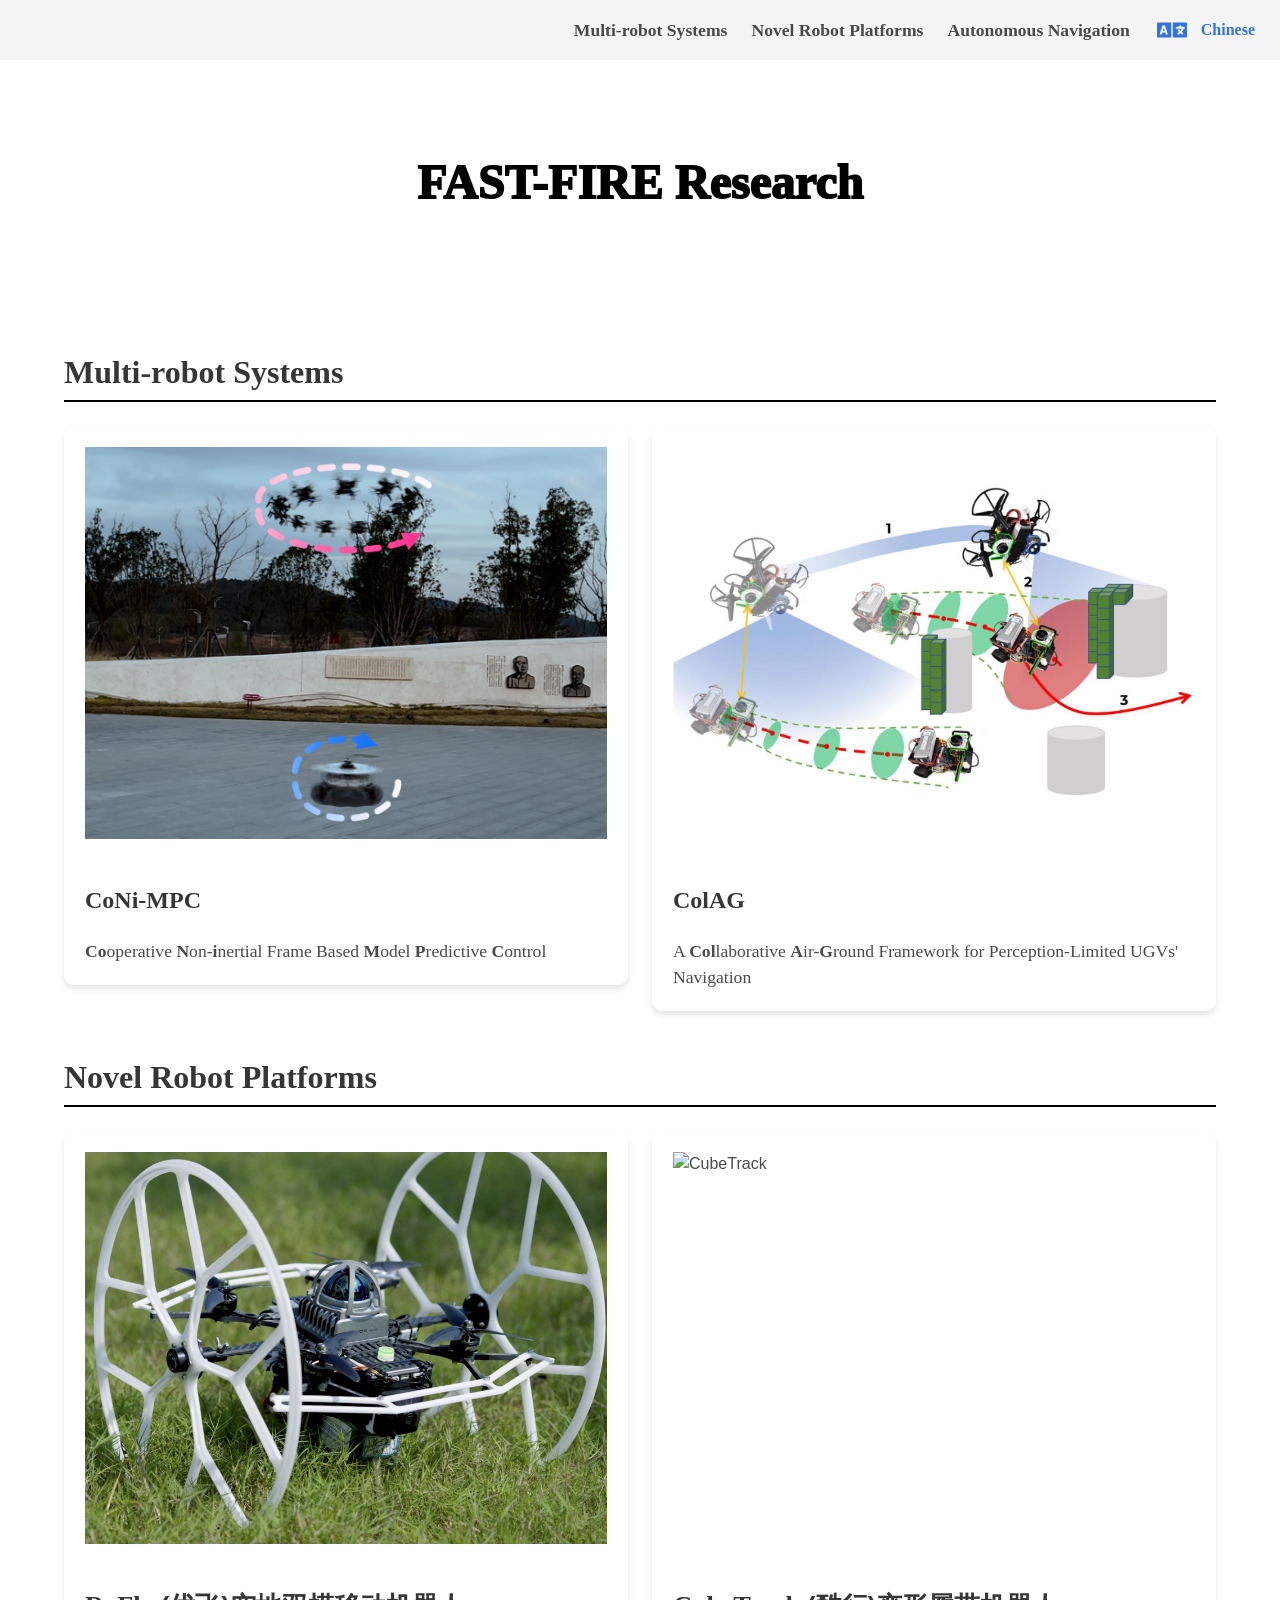
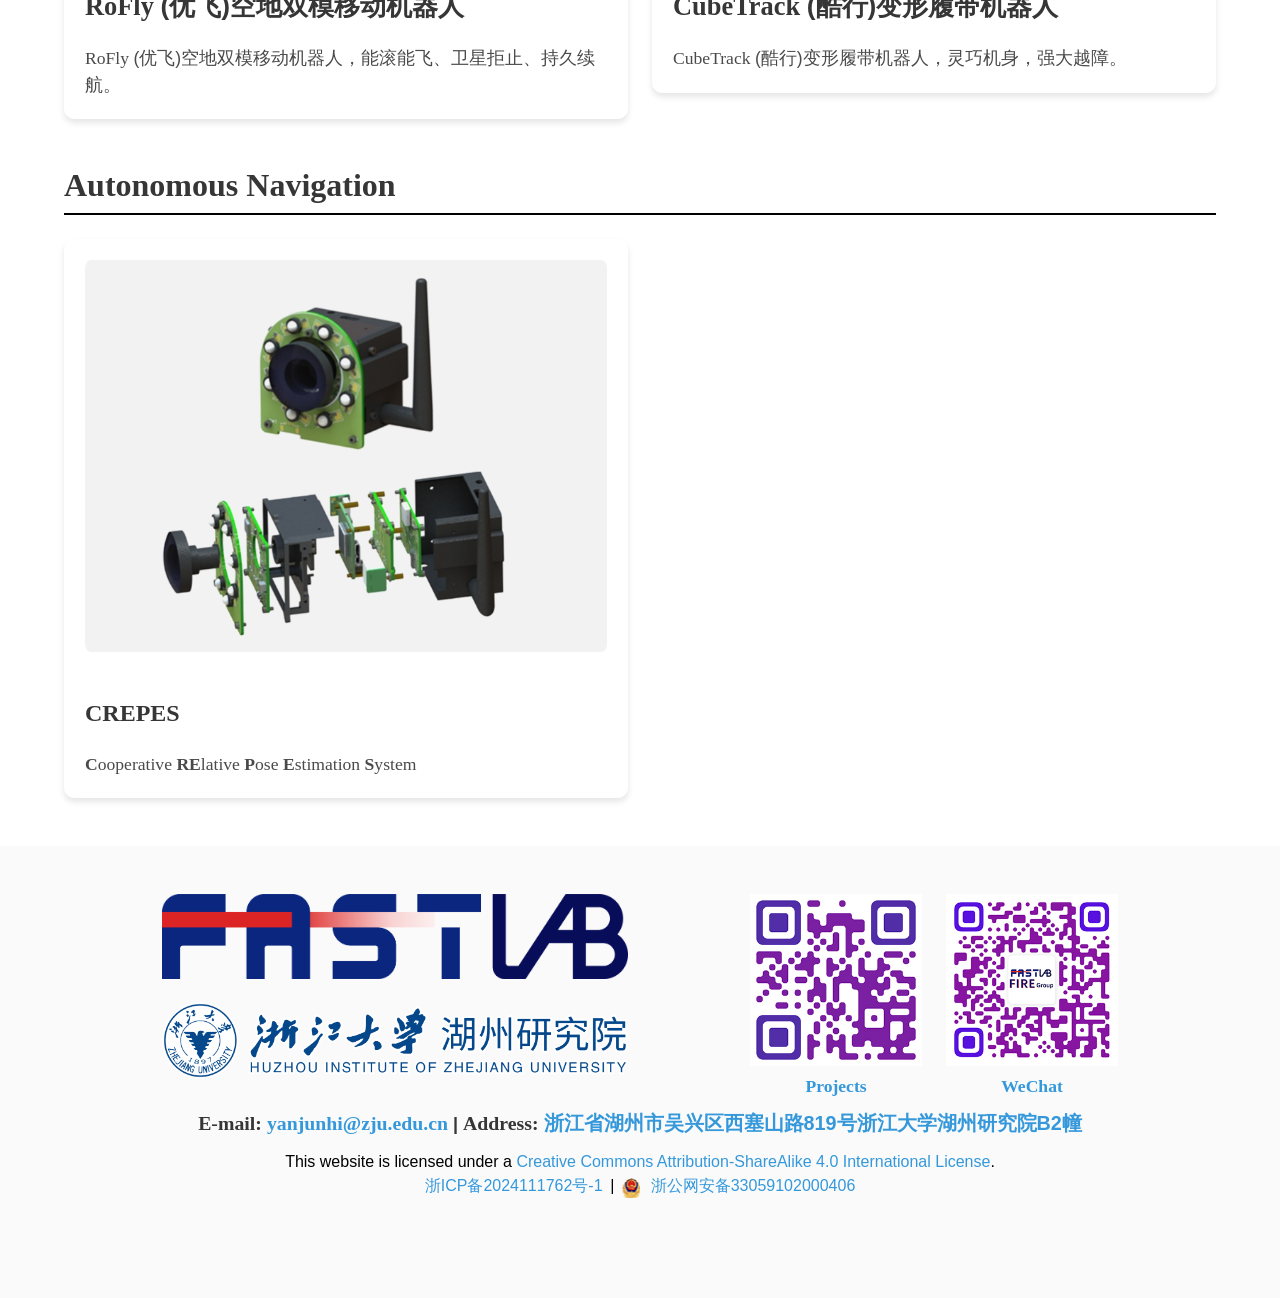
==== commit 73af1e83: "update bottom Signed-off-by: XinweiCC <381713245@qq.com>" ====
--- a/index.html
+++ b/index.html
@@ -19,19 +19,30 @@
 </head>
 
 <body>
+
   <nav class="navbar is-light" role="navigation" aria-label="main navigation">
-
     <div class="navbar-end">
       <div class="navbar-start">
-        <a class="navbar-item" href="#multi-robot">
+        <a class="navbar-item text-en" href="#multi-robot">
           <b>Multi-robot Systems</b>
         </a>
-        <a class="navbar-item" href="#novel-platforms">
+        <a class="navbar-item text-en" href="#novel-platforms">
           <b>Novel Robot Platforms</b>
         </a>
-        <a class="navbar-item" href="#autonomous-navigation">
+        <a class="navbar-item text-en" href="#autonomous-navigation">
           <b>Autonomous Navigation</b>
         </a>
+      </div>
+
+      <div class="container is-max-desktop" style="text-align: right;">
+        <button class="button is-light is-large">
+          <a href="./index.cn.html" style="display: inline-flex; align-items: center;">
+            <span class="icon">
+              <i class="fas fa-language"></i>
+            </span>
+            <span class="text-en" style="font-size: 16px; line-height: 1; padding-left: 5px;"><b>Chinese</b></span>
+          </a>
+        </button>
       </div>
     </div>
   </nav>
@@ -41,7 +52,7 @@
       <div class="container is-max-desktop">
         <div class="columns is-centered">
           <div class="column has-text-centered">
-            <h1 class="title is-1 main-title">FAST-FIRE Research</h1>
+            <h1 class="title is-1 main-title text-en">FAST-FIRE Research</h1>
           </div>
         </div>
       </div>
@@ -50,9 +61,10 @@
 
   <main class="section">
     <div class="container">
+
       <!-- Multi-robot Systems -->
       <section class="category animate__animated animate__fadeIn" id="multi-robot">
-        <h2 class="title is-3">Multi-robot Systems</h2>
+        <h2 class="title is-3 text-en">Multi-robot Systems</h2>
         <div class="columns is-multiline">
           <div class="column is-one-two">
             <a rel="license" href="http://pages.fast-fire.space/CoNi-MPC/">
@@ -61,8 +73,10 @@
                   <img src="static/images/CoNi-MPC.png" alt="CoNi-MPC Image">
                 </figure>
                 <div class="spacer"></div>
-                <h3 class="title is-4">CoNi-MPC</h3>
-                <p>Cooperative Non-inertial Frame Based Model Predictive Control</p>
+                <h3 class="title is-4 text-en">CoNi-MPC</h3>
+                <p class="text-en"><b>Co</b>operative <b>N</b>on-<b>i</b>nertial Frame Based <b>M</b>odel
+                  <b>P</b>redictive <b>C</b>ontrol
+                </p>
               </div>
             </a>
           </div>
@@ -73,8 +87,9 @@
                   <img src="static/images/ColAG.png" alt="ColAG Image">
                 </figure>
                 <div class="spacer"></div>
-                <h3 class="title is-4">ColAG</h3>
-                <p>A Collaborative Air-Ground Framework for Perception-Limited UGVs' Navigation</p>
+                <h3 class="title is-4 text-en">ColAG</h3>
+                <p class="text-en">A <b>Col</b>laborative <b>A</b>ir-<b>G</b>round Framework for Perception-Limited
+                  UGVs' Navigation</p>
               </div>
             </a>
           </div>
@@ -85,7 +100,7 @@
 
       <!-- Novel Robot Platforms -->
       <section class="category animate__animated animate__fadeIn" id="novel-platforms">
-        <h2 class="title is-3">Novel Robot Platforms</h2>
+        <h2 class="title is-3 text-en">Novel Robot Platforms</h2>
         <div class="columns is-multiline">
           <div class="column is-one-two">
             <a rel="license" href="http://pages.fast-fire.space/RoFly/">
@@ -94,8 +109,14 @@
                   <img src="static/images/RoFly.png" alt="RoFly">
                 </figure>
                 <div class="spacer"></div>
-                <h3 class="title is-4">RoFly(优飞)空地双模移动机器人</h3>
-                <p>RoFly(优飞)空地双模移动机器人，能滚能飞、卫星拒止、持久续航。</p>
+                <h3 class="title is-4">
+                  <span class="text-en">RoFly</span>
+                  <span class="text-zh">(优飞)空地双模移动机器人</span>
+                </h3>
+                <p>
+                  <span class="text-en">RoFly</span>
+                  <span class="text-zh">(优飞)空地双模移动机器人，能滚能飞、卫星拒止、持久续航。</span>
+                </p>
               </div>
             </a>
           </div>
@@ -106,8 +127,14 @@
                   <img src="static/images/CubeTrack.png" alt="CubeTrack">
                 </figure>
                 <div class="spacer"></div>
-                <h3 class="title is-4">CubeTrack(酷行)变形履带机器人</h3>
-                <p>CubeTrack(酷行)变形履带机器人，灵巧机身，强大越障。</p>
+                <h3 class="title is-4">
+                  <span class="text-en">CubeTrack</span>
+                  <span class="text-zh">(酷行)变形履带机器人</span>
+                </h3>
+                <p>
+                  <span class="text-en">CubeTrack</span>
+                  <span class="text-zh">(酷行)变形履带机器人，灵巧机身，强大越障。</span>
+                </p>
               </div>
             </a>
           </div>
@@ -118,7 +145,7 @@
 
       <!-- Autonomous Navigation -->
       <section class="category animate__animated animate__fadeIn" id="autonomous-navigation">
-        <h2 class="title is-3">Autonomous Navigation</h2>
+        <h2 class="title is-3 text-en">Autonomous Navigation</h2>
         <div class="columns is-multiline">
           <div class="column is-one-two">
             <a rel="license" href="http://pages.fast-fire.space/CREPES/">
@@ -127,8 +154,8 @@
                   <img src="static/images/CREPES.png" alt="CREPES">
                 </figure>
                 <div class="spacer"></div>
-                <h3 class="title is-4">CREPES</h3>
-                <p>Cooperative RElative Pose Estimation System</p>
+                <h3 class="title is-4 text-en">CREPES</h3>
+                <p class="text-en"><b>C</b>ooperative <b>RE</b>lative <b>P</b>ose <b>E</b>stimation <b>S</b>ystem</p>
               </div>
             </a>
           </div>
@@ -163,7 +190,7 @@
                 <a rel="license" href="http://pages.fast-fire.space">
                   <img src="static/images/qrcode_page.jpg" alt="">
                   <br>
-                  <b>相 关 项 目</b>
+                  <b class="text-en">Projects</b>
                 </a>
               </div>
             </div>
@@ -172,7 +199,7 @@
                 <a rel="license" href="https://u.wechat.com/EFFxPvWiRRmMD9T_LvDgm0k">
                   <img src="static/images/qrcode_weixin.jpg" alt="">
                   <br>
-                  <b>微 信 联 系</b>
+                  <b class="text-en">WeChat</b>
                 </a>
               </div>
             </div>
@@ -182,16 +209,17 @@
       <!-- contact -->
       <div class="columns is-centered">
         <div class="contact-info">
-            <div class="content">
-              <h4>
-                邮箱:
-                <a rel="license" href="mailto:yanjunhi@zju.edu.cn">
-                  yanjunhi@zju.edu.cn</a> |
-                地址:
-                <a rel="license" href="https://ditu.amap.com/place/B0G257WTA3">
-                  浙江省湖州市吴兴区西塞山路819号浙江大学湖州研究院B2幢</a>
-              </h4>
-            </div>
+          <div class="content">
+            <h5>
+              <span class="text-en">E-mail:</span>
+              <a rel="license" href="mailto:yanjunhi@zju.edu.cn">
+                <span class="text-en">yanjunhi@zju.edu.cn</span>
+              </a> |
+              <span class="text-en">Address:</span>
+              <a rel="license" href="https://ditu.amap.com/place/B0G257WTA3">
+                <span class="text-zh">浙江省湖州市吴兴区西塞山路819号浙江大学湖州研究院B2幢</span></a>
+            </h5>
+          </div>
         </div>
       </div>
       <!-- license -->
@@ -206,10 +234,17 @@
       </div>
       <!-- ICP -->
       <div class="columns is-centered">
-        <div class="content">
-          <p>
-            <a rel="license" href="https://beian.miit.gov.cn/">浙ICP备2024111762号-1</a>
-          </p>
+        <div class="contact-info">
+          <div class="content">
+            <p>
+              <a rel="license" href="https://beian.miit.gov.cn/">
+                <span>浙ICP备2024111762号-1</span>
+              </a> &thinsp;|&thinsp;
+              <a rel="license" href="https://beian.mps.gov.cn/#/query/webSearch?code=33059102000406">
+                <img src="static/images/公安备案图标.png" width="18" style="vertical-align: bottom; margin-right: 3px;" />
+                <span>&thinsp;浙公网安备33059102000406</span></a>
+            <p>
+          </div>
         </div>
       </div>
     </div>
--- a/static/css/index.css
+++ b/static/css/index.css
@@ -1,150 +1,3 @@
-.footer .icon-link {
-    font-size: 25px;
-    color: #000;
-}
-
-.link-block a {
-    margin-top: 5px;
-    margin-bottom: 5px;
-}
-
-.dnerf {
-  font-variant: small-caps;
-}
-
-
-.teaser .hero-body {
-  padding-top: 0;
-  padding-bottom: 3rem;
-}
-
-.teaser {
-  font-family: 'Google Sans', sans-serif;
-}
-
-
-.publication-title {
-}
-
-.publication-banner {
-  max-height: parent;
-
-}
-
-.publication-banner video {
-  position: relative;
-  left: auto;
-  top: auto;
-  transform: none;
-  object-fit: fit;
-}
-
-.publication-header .hero-body {
-}
-
-.publication-title {
-    font-family: 'Google Sans', sans-serif;
-}
-
-.publication-authors {
-    font-family: 'Google Sans', sans-serif;
-}
-
-.publication-venue {
-    color: #555;
-    width: fit-content;
-    font-weight: bold;
-}
-
-.publication-awards {
-    color: #ff3860;
-    width: fit-content;
-    font-weight: bolder;
-}
-
-
-.publication-authors a {
-   color: hsl(204, 86%, 53%) !important;
-}
-
-.publication-authors a:hover {
-    text-decoration: underline;
-}
-
-.author-block {
-  display: inline-block;
-}
-
-.publication-banner img {
-}
-
-.publication-video {
-    position: relative;
-    width: 100%;
-    height: 0;
-    padding-bottom: 56.25%;
-
-    overflow: hidden;
-    border-radius: 10px !important;
-}
-
-.publication-video iframe {
-    position: absolute;
-    top: 0;
-    left: 0;
-    width: 100%;
-    height: 100%;
-}
-
-.publication-body img {
-}
-
-.results-carousel {
-  overflow: hidden;
-}
-
-.results-carousel .item {
-  margin: 5px;
-  overflow: hidden;
-  border: 1px solid #bbb;
-  border-radius: 10px;
-  padding: 0;
-  font-size: 0;
-}
-
-.results-carousel video {
-  margin: 0;
-}
-
-
-.interpolation-panel {
-  background: #f5f5f5;
-  border-radius: 10px;
-}
-
-.interpolation-panel .interpolation-image {
-  width: 100%;
-  border-radius: 5px;
-}
-
-.interpolation-video-column {
-}
-
-.interpolation-panel .slider {
-  margin: 0 !important;
-}
-
-.interpolation-panel .slider {
-  margin: 0 !important;
-}
-
-#interpolation-image-wrapper {
-  width: 100%;
-}
-#interpolation-image-wrapper img {
-  border-radius: 5px;
-}
-
 /* Add by xinweicc */
 .spacer {
   height: 3rem;
@@ -152,7 +5,6 @@
 
 body {
   background: linear-gradient(to right, #ffffff, #ffffff);
-  font-family: 'Helvetica Neue', Helvetica, Arial, sans-serif;
 }
 
 .main-title {
@@ -161,7 +13,6 @@
   color: #000000;
   font-weight: 1000;
   margin-left: calc(-20%);
-  font-family: 'Times New Roman', serif;
   /* background-color: #69acea; */
 }
 
@@ -196,6 +47,15 @@
 }
 
 .navbar-item {
+  font-size: 1.1em;
+}
+
+.text-en {
   font-family: 'Times New Roman', serif;
   font-size: 1.1em;
+}
+
+.text-zh {
+  font-family: 'Microsoft YaHei', sans-serif;
+  font-size: 1.1em;
 }
